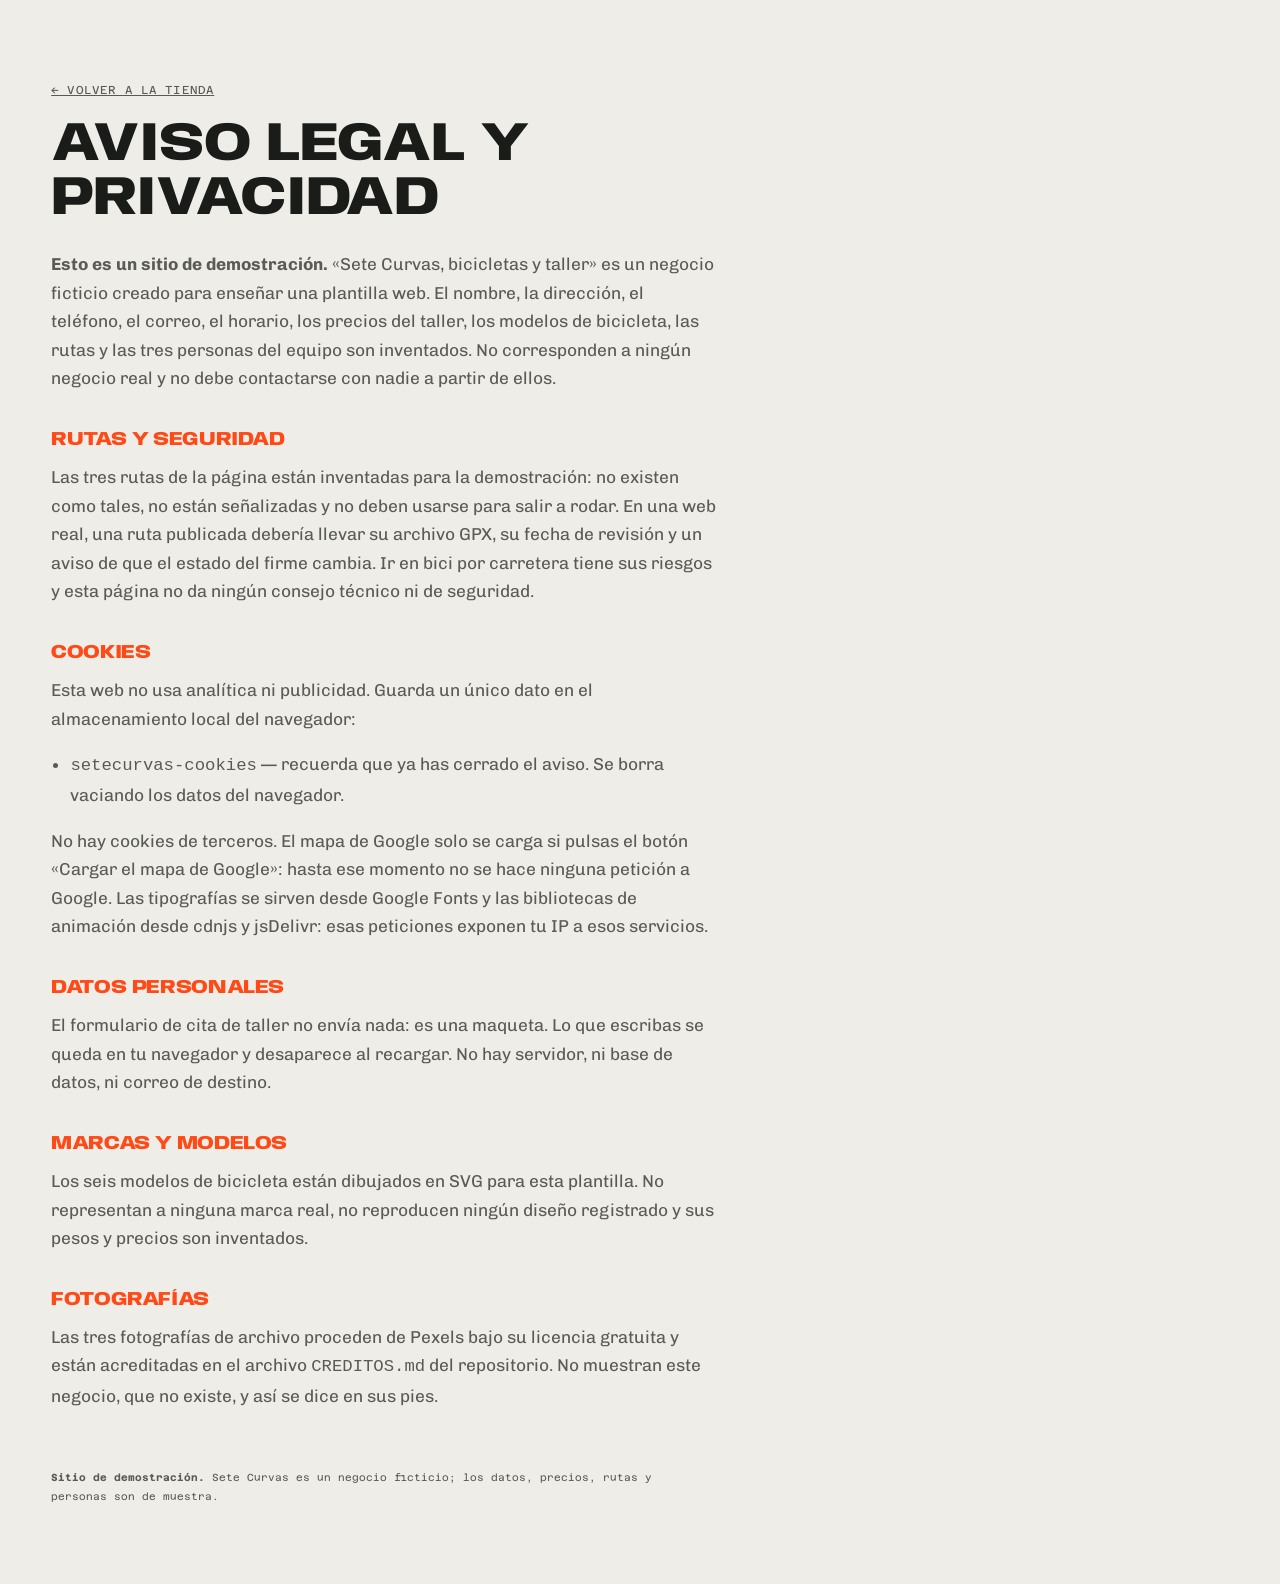
==== legal.html @ ee962fb9 "Levantar la plantilla de bicicletas con el concepto «Perfil de etapa» Estructura, estilos y movimien" ====
<!doctype html>
<!-- SITIO DE DEMOSTRACIÓN. Sete Curvas es un negocio ficticio. -->
<html lang="es">
<head>
<meta charset="utf-8">
<meta name="viewport" content="width=device-width, initial-scale=1">
<meta name="robots" content="noindex, nofollow">
<title>Aviso legal y privacidad · Sete Curvas (demostración)</title>
<link rel="icon" href="favicon.svg" type="image/svg+xml">
<link rel="preconnect" href="https://fonts.googleapis.com">
<link rel="preconnect" href="https://fonts.gstatic.com" crossorigin>
<link rel="stylesheet" href="https://fonts.googleapis.com/css2?family=Anybody:wdth,wght@100..150,600;100..150,800&family=Chivo:wght@400;500;700&family=Azeret+Mono:wght@400;500&display=swap">
<link rel="stylesheet" href="css/estilo.css">
<style>
  body { padding-bottom: 0; }
  .legal { max-width: 70ch; padding: clamp(3rem, 9vh, 6rem) var(--marco); }
  .legal h1 { font-size: clamp(2rem, 1.4rem + 3vw, 3.4rem); margin-bottom: 1.5rem; }
  .legal h2 { font-size: 1.2rem; margin: 2.4rem 0 0.8rem; color: var(--naranja); }
  .legal p, .legal li { color: var(--tinta-70); }
  .legal ul { padding-left: 1.2rem; }
</style>
</head>
<body>
<main class="legal">
  <p class="indice"><a href="index.html">← Volver a la tienda</a></p>
  <h1>Aviso legal y privacidad</h1>

  <p><strong>Esto es un sitio de demostración.</strong> «Sete Curvas, bicicletas y taller»
  es un negocio ficticio creado para enseñar una plantilla web. El nombre, la dirección,
  el teléfono, el correo, el horario, los precios del taller, los modelos de bicicleta,
  las rutas y las tres personas del equipo son inventados. No corresponden a ningún
  negocio real y no debe contactarse con nadie a partir de ellos.</p>

  <h2>Rutas y seguridad</h2>
  <p>Las tres rutas de la página están inventadas para la demostración: no existen como
  tales, no están señalizadas y no deben usarse para salir a rodar. En una web real, una
  ruta publicada debería llevar su archivo GPX, su fecha de revisión y un aviso de que el
  estado del firme cambia. Ir en bici por carretera tiene sus riesgos y esta página no da
  ningún consejo técnico ni de seguridad.</p>

  <h2 id="cookies">Cookies</h2>
  <p>Esta web no usa analítica ni publicidad. Guarda un único dato en el almacenamiento
  local del navegador:</p>
  <ul>
    <li><code>setecurvas-cookies</code> — recuerda que ya has cerrado el aviso. Se borra
    vaciando los datos del navegador.</li>
  </ul>
  <p>No hay cookies de terceros. El mapa de Google solo se carga si pulsas el botón
  «Cargar el mapa de Google»: hasta ese momento no se hace ninguna petición a Google. Las
  tipografías se sirven desde Google Fonts y las bibliotecas de animación desde cdnjs y
  jsDelivr: esas peticiones exponen tu IP a esos servicios.</p>

  <h2>Datos personales</h2>
  <p>El formulario de cita de taller no envía nada: es una maqueta. Lo que escribas se
  queda en tu navegador y desaparece al recargar. No hay servidor, ni base de datos, ni
  correo de destino.</p>

  <h2>Marcas y modelos</h2>
  <p>Los seis modelos de bicicleta están dibujados en SVG para esta plantilla. No
  representan a ninguna marca real, no reproducen ningún diseño registrado y sus pesos y
  precios son inventados.</p>

  <h2>Fotografías</h2>
  <p>Las tres fotografías de archivo proceden de Pexels bajo su licencia gratuita y están
  acreditadas en el archivo <code>CREDITOS.md</code> del repositorio. No muestran este
  negocio, que no existe, y así se dice en sus pies.</p>

  <p class="pie__sello" style="border:0;padding-top:2.5rem">
    <strong>Sitio de demostración.</strong> Sete Curvas es un negocio ficticio; los datos,
    precios, rutas y personas son de muestra.
  </p>
</main>
</body>
</html>
---- css/estilo.css ----
/* ==========================================================================
   Sete Curvas — bicicletas y taller (SITIO DE DEMOSTRACIÓN, negocio ficticio)
   Concepto: «Perfil de etapa». La web se recorre como una salida: el perfil de
   altimetría vive pegado abajo, se va pintando con el scroll y canta en todo
   momento el punto kilométrico, la altitud y la pendiente.
   ========================================================================== */

:root {
  --papel: #EFEDE7;
  --papel-claro: #F7F6F2;
  --tinta: #1A1C1A;
  --tinta-70: rgba(26, 28, 26, 0.7);
  --tinta-45: rgba(26, 28, 26, 0.45);
  --tinta-12: rgba(26, 28, 26, 0.12);
  --naranja: #FF4A17;
  --pino: #1F5D4C;
  --asfalto: #4A4E4A;

  --display: "Anybody", "Arial Narrow", sans-serif;
  --texto: "Chivo", system-ui, sans-serif;
  --mono: "Azeret Mono", ui-monospace, "Courier New", monospace;

  --marco: clamp(1rem, 4vw, 4rem);
  --alto-perfil: 104px;
}

*, *::before, *::after { box-sizing: border-box; }
html { -webkit-text-size-adjust: 100%; }

body {
  margin: 0;
  background: var(--papel);
  color: var(--tinta);
  font-family: var(--texto);
  font-size: clamp(1rem, 0.96rem + 0.2vw, 1.08rem);
  line-height: 1.65;
  overflow-x: hidden;
  padding-bottom: var(--alto-perfil);
}

img, svg { max-width: 100%; }
img { height: auto; display: block; }

h1, h2, h3 {
  font-family: var(--display);
  font-weight: 800;
  font-variation-settings: "wdth" 118;
  line-height: 1;
  letter-spacing: -0.02em;
  margin: 0;
  text-transform: uppercase;
}
p { margin: 0 0 1em; }
a { color: inherit; }

::selection { background: var(--naranja); color: var(--papel-claro); }
:focus-visible { outline: 3px solid var(--naranja); outline-offset: 3px; }

.visualmente-oculta {
  position: absolute !important;
  width: 1px; height: 1px; margin: -1px; padding: 0; border: 0;
  clip-path: inset(50%); overflow: hidden; white-space: nowrap;
}

.salto {
  position: fixed; top: 0.75rem; left: 0.75rem; z-index: 300;
  transform: translateY(-200%);
  background: var(--naranja); color: var(--papel-claro);
  padding: 0.7rem 1.1rem; border-radius: 4px;
  font-family: var(--mono); font-size: 0.75rem; text-decoration: none;
}
.salto:focus { transform: none; }

section[id] { scroll-margin-top: clamp(4.5rem, 10vh, 6rem); }

.kicker, .indice {
  font-family: var(--mono); font-size: 0.72rem;
  letter-spacing: 0.1em; text-transform: uppercase;
  color: var(--tinta-45); margin: 0 0 1.1rem;
}
.indice span {
  background: var(--naranja); color: var(--papel-claro);
  padding: 0.2rem 0.5rem; border-radius: 3px; margin-right: 0.4rem;
}
.parrafo { color: var(--tinta-70); max-width: 56ch; }
.seccion__cabeza { max-width: 64ch; }
.seccion__cabeza h2 { font-size: clamp(1.9rem, 1.1rem + 3vw, 3.6rem); margin-bottom: 1rem; }
.aviso { font-family: var(--mono); font-size: 0.68rem; line-height: 1.8; color: var(--tinta-45); margin: 1.6rem 0 0; max-width: 80ch; }

/* ── Botones ───────────────────────────────────────────────────────────── */
.boton {
  display: inline-flex; align-items: center; gap: 0.5rem;
  font-family: var(--mono); font-size: 0.76rem; font-weight: 500;
  letter-spacing: 0.06em; text-transform: uppercase; text-decoration: none;
  padding: 0.85rem 1.4rem;
  border: 2px solid var(--tinta); border-radius: 4px;
  background: transparent; color: var(--tinta); cursor: pointer;
  transition: background 0.2s ease, color 0.2s ease, transform 0.2s ease;
}
.boton--naranja { background: var(--naranja); border-color: var(--naranja); color: var(--papel-claro); }
.boton--naranja:hover { background: var(--tinta); border-color: var(--tinta); }
.boton--linea:hover { background: var(--pino); border-color: var(--pino); color: var(--papel-claro); }

/* ── Cabecera ──────────────────────────────────────────────────────────── */
.cabecera {
  position: fixed; inset: 0 0 auto 0; z-index: 90;
  display: flex; align-items: center; justify-content: space-between; gap: 1rem;
  padding: 0.85rem var(--marco);
  background: color-mix(in srgb, var(--papel) 90%, transparent);
  backdrop-filter: blur(8px);
  border-bottom: 2px solid transparent;
  transition: border-color 0.3s ease;
}
.cabecera.esta-pegada { border-bottom-color: var(--tinta); }
.marca { display: inline-flex; align-items: center; gap: 0.6rem; text-decoration: none; }
.marca__icono { width: 44px; height: auto; color: var(--naranja); flex: none; }
.marca__texto {
  font-family: var(--display); font-weight: 800; font-variation-settings: "wdth" 112;
  font-size: 1.15rem; text-transform: uppercase; letter-spacing: -0.01em;
}

.nav { display: flex; align-items: center; gap: clamp(0.8rem, 1.8vw, 2rem); }
.nav ul { display: flex; gap: clamp(0.7rem, 1.6vw, 1.4rem); list-style: none; margin: 0; padding: 0; }
.nav a {
  font-family: var(--mono); font-size: 0.72rem; text-decoration: none;
  text-transform: uppercase; letter-spacing: 0.04em;
  border-bottom: 2px solid transparent; padding-bottom: 2px;
}
.nav a:hover, .nav a.es-actual { border-bottom-color: var(--naranja); }
.nav__cta { padding: 0.6rem 1rem; }

.hamburguesa {
  display: none; align-items: center; gap: 0.5rem;
  background: none; border: 2px solid var(--tinta); border-radius: 4px;
  padding: 0.5rem 0.9rem; cursor: pointer; color: inherit;
  font-family: var(--mono); font-size: 0.7rem; text-transform: uppercase;
}
.hamburguesa__lineas { display: grid; gap: 4px; width: 18px; }
.hamburguesa__lineas i { display: block; height: 2px; background: currentColor; transition: transform 0.3s ease; }
.hamburguesa[aria-expanded="true"] .hamburguesa__lineas i:first-child { transform: translateY(3px) rotate(45deg); }
.hamburguesa[aria-expanded="true"] .hamburguesa__lineas i:last-child { transform: translateY(-3px) rotate(-45deg); }

/* ── Hero ──────────────────────────────────────────────────────────────── */
.hero {
  min-height: calc(100svh - var(--alto-perfil));
  padding: clamp(7rem, 15vh, 10rem) var(--marco) clamp(2.5rem, 6vh, 4rem);
  display: grid; align-content: center;
  border-bottom: 2px solid var(--tinta);
}
.hero__titulo { font-size: clamp(2.4rem, 1.2rem + 4.2vw, 5.4rem); max-width: 18ch; margin-bottom: 1.4rem; }
.hero__entrada { color: var(--tinta-70); max-width: 52ch; font-size: 1.05em; }
.hero__acciones { display: flex; gap: 0.8rem; flex-wrap: wrap; margin: 2rem 0; }
.hero__cifras {
  list-style: none; margin: 1rem 0 0; padding: 1.6rem 0 0;
  border-top: 2px solid var(--tinta);
  display: flex; flex-wrap: wrap; gap: clamp(1.2rem, 4vw, 4rem);
}
.hero__cifras li { display: grid; }
.hero__cifras b {
  font-family: var(--display); font-weight: 800; font-variation-settings: "wdth" 130;
  font-size: clamp(2rem, 1.4rem + 2vw, 3rem); line-height: 1;
  color: var(--naranja); font-variant-numeric: tabular-nums;
}
.hero__cifras span { font-family: var(--mono); font-size: 0.64rem; color: var(--tinta-45); margin-top: 0.4rem; max-width: 18ch; }

/* ── Taller ────────────────────────────────────────────────────────────── */
.taller { padding: clamp(3rem, 7vh, 6rem) var(--marco); border-bottom: 2px solid var(--tinta); }
.taller__rejilla {
  display: grid; gap: clamp(1.5rem, 4vw, 3.5rem);
  grid-template-columns: minmax(0, 1.6fr) minmax(0, 0.8fr);
  margin-top: clamp(2rem, 5vh, 3.5rem);
  align-items: start;
}
.tabla { width: 100%; border-collapse: collapse; }
.tabla thead th {
  text-align: left; padding: 0 0.6rem 0.7rem 0;
  font-family: var(--mono); font-size: 0.64rem; font-weight: 500;
  letter-spacing: 0.1em; text-transform: uppercase; color: var(--tinta-45);
  border-bottom: 2px solid var(--tinta);
}
.tabla tbody tr { border-bottom: 1px solid var(--tinta-12); }
.tabla th, .tabla td { text-align: left; padding: 0.9rem 0.6rem 0.9rem 0; vertical-align: baseline; }
.tabla tbody th { font-family: var(--texto); font-weight: 700; font-size: 1rem; }
.tabla td:first-of-type {
  font-family: var(--display); font-weight: 800; font-variation-settings: "wdth" 120;
  font-size: 1.3rem; color: var(--naranja); white-space: nowrap; width: 8rem;
}
.tabla td:last-child { color: var(--tinta-70); font-size: 0.9em; }

.taller__foto img { width: 100%; aspect-ratio: 3 / 4; object-fit: cover; border: 2px solid var(--tinta); }
.taller__foto figcaption, .alquiler__foto figcaption, .club__foto figcaption {
  font-family: var(--mono); font-size: 0.64rem; line-height: 1.7; color: var(--tinta-45); margin-top: 0.7rem;
}

/* ── Bicis ─────────────────────────────────────────────────────────────── */
.bicis { padding: clamp(3rem, 7vh, 6rem) var(--marco); border-bottom: 2px solid var(--tinta); background: var(--papel-claro); }
.rejilla {
  list-style: none; margin: clamp(2rem, 5vh, 3.5rem) 0 0; padding: 0;
  display: grid; grid-template-columns: repeat(auto-fill, minmax(min(100%, 20rem), 1fr));
  gap: clamp(1rem, 2.4vw, 2rem);
}
.bici {
  background: var(--papel);
  border: 2px solid var(--tinta);
  padding: clamp(1rem, 2vw, 1.5rem);
  display: grid; gap: 1rem; align-content: start;
  transition: box-shadow 0.25s ease, transform 0.25s ease;
}
.bici:hover { box-shadow: 7px 7px 0 var(--pino); transform: translate(-2px, -2px); }
.bici img { width: 100%; }
/* Las ruedas giran al pasar por encima. El giro va solo en CSS: si además lo
   tocara GSAP, el atributo transform y la regla CSS se pisarían. */
.bici .rueda { transform-box: fill-box; transform-origin: center; }
.bici:hover .rueda { animation: rodar 1.6s linear infinite; }
@keyframes rodar { to { transform: rotate(360deg); } }

.bici__pie { border-top: 2px solid var(--tinta); padding-top: 0.8rem; display: grid; gap: 0.3rem; }
.bici__pie h3 { font-size: 1.4rem; }
.bici__tipo { margin: 0; font-family: var(--mono); font-size: 0.64rem; letter-spacing: 0.06em; text-transform: uppercase; color: var(--tinta-45); }
.bici__uso { margin: 0.3rem 0 0; color: var(--tinta-70); font-size: 0.92em; }
.bici__precio {
  margin: 0.4rem 0 0; font-family: var(--display); font-weight: 800;
  font-variation-settings: "wdth" 125; font-size: 1.5rem; color: var(--pino);
}

/* ── Alquiler ──────────────────────────────────────────────────────────── */
.alquiler { padding: clamp(3rem, 7vh, 6rem) var(--marco); border-bottom: 2px solid var(--tinta); }
.alquiler__rejilla {
  display: grid; gap: clamp(1.5rem, 3vw, 3rem);
  grid-template-columns: minmax(0, 0.9fr) minmax(0, 1.3fr) minmax(0, 0.8fr);
  margin-top: clamp(2rem, 5vh, 3.5rem);
  align-items: start;
}
.tarifas { list-style: none; margin: 0; padding: 0; display: grid; gap: 0.5rem; }
.tarifas li {
  display: grid; grid-template-columns: 1fr auto; gap: 1rem; align-items: baseline;
  border-bottom: 1px solid var(--tinta-12); padding-bottom: 0.5rem;
}
.tarifas span { color: var(--tinta-70); font-size: 0.94em; }
.tarifas b { font-family: var(--mono); font-size: 0.9rem; }

.rutas { list-style: none; margin: 0; padding: 0; display: grid; gap: 1.4rem; counter-reset: ruta; }
.rutas li { border-left: 3px solid var(--pino); padding-left: 1rem; }
.rutas__nombre {
  font-family: var(--display); font-weight: 800; font-variation-settings: "wdth" 115;
  font-size: 1.3rem; text-transform: uppercase; margin: 0 0 0.2rem;
}
.rutas__dato { font-family: var(--mono); font-size: 0.68rem; color: var(--naranja); margin: 0 0 0.5rem; }
.rutas li p:last-child { color: var(--tinta-70); font-size: 0.92em; margin: 0; }

.alquiler__foto { margin: 0; }
.alquiler__foto img { width: 100%; aspect-ratio: 2 / 3; object-fit: cover; border: 2px solid var(--tinta); }

/* ── Club ──────────────────────────────────────────────────────────────── */
.club {
  padding: clamp(3rem, 7vh, 6rem) var(--marco);
  background: var(--pino); color: var(--papel-claro);
  border-bottom: 2px solid var(--tinta);
}
.club .indice { color: rgba(247, 246, 242, 0.6); }
.club .indice span { background: var(--naranja); }
.club__rejilla {
  display: grid; gap: clamp(1.5rem, 4vw, 3.5rem);
  grid-template-columns: minmax(0, 1fr) minmax(0, 1fr);
  margin-top: clamp(2rem, 5vh, 3.5rem);
  align-items: center;
}
.club__texto p { color: rgba(247, 246, 242, 0.8); }
.club__datos {
  list-style: none; margin: 1.6rem 0 0; padding: 1.4rem 0 0;
  border-top: 1px solid rgba(247, 246, 242, 0.25);
  display: grid; grid-template-columns: repeat(auto-fit, minmax(7rem, 1fr)); gap: 1.2rem;
}
.club__datos b {
  display: block; font-family: var(--display); font-weight: 800;
  font-variation-settings: "wdth" 130; font-size: 1.8rem; line-height: 1;
}
.club__datos span { font-family: var(--mono); font-size: 0.62rem; color: rgba(247, 246, 242, 0.6); }
.club__foto { margin: 0; }
.club__foto img { width: 100%; aspect-ratio: 5 / 4; object-fit: cover; border: 2px solid var(--papel-claro); }
.club__foto figcaption { color: rgba(247, 246, 242, 0.55); }

/* ── Gente ─────────────────────────────────────────────────────────────── */
.gente { padding: clamp(3rem, 7vh, 6rem) var(--marco); border-bottom: 2px solid var(--tinta); }
.fichas {
  list-style: none; margin: clamp(2rem, 5vh, 3.5rem) 0 0; padding: 0;
  display: grid; grid-template-columns: repeat(auto-fit, minmax(min(100%, 17rem), 1fr));
  gap: clamp(1.2rem, 3vw, 2.5rem);
}
.fichas li { border-top: 3px solid var(--tinta); padding-top: 1rem; }
.fichas h3 { font-size: 1.4rem; margin-bottom: 0.3rem; }
.fichas__papel { font-family: var(--mono); font-size: 0.66rem; text-transform: uppercase; letter-spacing: 0.06em; color: var(--naranja); margin-bottom: 0.7rem; }
.fichas li p:last-child { color: var(--tinta-70); font-size: 0.94em; margin: 0; }

/* ── Visita ────────────────────────────────────────────────────────────── */
.visita { padding: clamp(3rem, 7vh, 6rem) var(--marco); background: var(--papel-claro); }
.visita__rejilla {
  display: grid; gap: clamp(2rem, 4vw, 3.5rem);
  grid-template-columns: repeat(auto-fit, minmax(min(100%, 20rem), 1fr));
  margin-top: clamp(2rem, 5vh, 3.5rem);
  align-items: start;
}
.formulario { background: var(--papel); border: 2px solid var(--tinta); padding: clamp(1.3rem, 3vw, 2.2rem); }
.formulario h3 { font-size: 1.4rem; margin-bottom: 0.8rem; }
.formulario__texto { color: var(--tinta-70); font-size: 0.94em; }
.campo { display: grid; gap: 0.35rem; margin-bottom: 1rem; }
.campo label {
  font-family: var(--mono); font-size: 0.64rem; letter-spacing: 0.08em;
  text-transform: uppercase; color: var(--tinta-45);
}
.campo input, .campo textarea, .campo select {
  font: inherit; font-size: 0.95em;
  padding: 0.7rem 0.85rem;
  border: 2px solid var(--tinta); border-radius: 3px;
  background: var(--papel-claro); color: inherit; width: 100%; resize: vertical;
}
.formulario__estado { font-family: var(--mono); font-size: 0.74rem; color: var(--pino); margin: 1rem 0 0; min-height: 1.2em; }
.formulario__demo { font-family: var(--mono); font-size: 0.62rem; color: var(--tinta-45); margin: 0.6rem 0 0; }

.donde__estado {
  display: inline-flex; font-family: var(--mono); font-size: 0.7rem;
  border: 2px solid var(--tinta); border-radius: 3px;
  padding: 0.35rem 0.8rem; margin-bottom: 1.2rem; text-transform: uppercase;
}
.donde__estado.esta-abierto { background: var(--naranja); border-color: var(--naranja); color: var(--papel-claro); }
.donde address { font-style: normal; line-height: 1.9; margin-bottom: 1.2rem; }
.horario { margin: 0 0 1.2rem; display: grid; gap: 0.5rem; }
.horario > div { display: grid; grid-template-columns: minmax(0, 1fr) auto; gap: 1rem; border-top: 1px solid var(--tinta-12); padding-top: 0.5rem; }
.horario > div.es-hoy dt { color: var(--naranja); font-weight: 700; }
.horario dt { font-weight: 500; }
.horario dd { margin: 0; font-family: var(--mono); font-size: 0.76rem; text-align: right; }
.donde__nota { color: var(--tinta-70); font-size: 0.92em; }
.mapa__aviso { font-family: var(--mono); font-size: 0.62rem; line-height: 1.7; color: var(--tinta-45); margin: 0.8rem 0 0; }
.mapa iframe { width: 100%; height: 300px; border: 2px solid var(--tinta); display: block; }

/* ── EL PERFIL ─────────────────────────────────────────────────────────── */
.perfil {
  position: fixed; left: 0; right: 0; bottom: 0; z-index: 80;
  height: var(--alto-perfil);
  background: var(--papel-claro);
  border-top: 2px solid var(--tinta);
  overflow: hidden;
}
.perfil__dibujo { position: absolute; inset: 0; width: 100%; height: 100%; }
.perfil__relleno { fill: var(--tinta-12); }
.perfil__linea { fill: none; stroke: var(--asfalto); stroke-width: 2; opacity: 0.5; vector-effect: non-scaling-stroke; }
/* El tramo hecho se recorta con un rectángulo, no con stroke-dasharray: el
   viewBox va estirado (preserveAspectRatio="none") y ahí el guion se deforma. */
.perfil__hecho {
  fill: none; stroke: var(--naranja); stroke-width: 3;
  vector-effect: non-scaling-stroke;
  clip-path: url(#recorrido);
}
.perfil__marca line { stroke: var(--tinta-45); stroke-width: 1; stroke-dasharray: 3 3; vector-effect: non-scaling-stroke; }
.perfil__marca circle { fill: var(--papel-claro); stroke: var(--asfalto); stroke-width: 2; vector-effect: non-scaling-stroke; }
.perfil__marca.es-actual circle { fill: var(--naranja); stroke: var(--tinta); }
.perfil__ciclista {
  position: absolute; width: 14px; height: 14px; margin: -7px 0 0 -7px;
  border-radius: 50%; background: var(--tinta);
  border: 3px solid var(--naranja);
  left: 0; top: 80%;
}
.perfil__lectura {
  position: absolute; right: var(--marco); top: 0.5rem; margin: 0;
  display: flex; gap: 0.8rem; align-items: baseline;
  font-family: var(--mono); font-size: 0.7rem;
  background: var(--papel-claro); padding: 0.2rem 0.4rem;
}
.perfil__km { font-weight: 500; font-size: 0.85rem; }
.perfil__alt { color: var(--tinta-45); }
.perfil__pendiente { color: var(--naranja); font-weight: 500; }

/* ── Pie ───────────────────────────────────────────────────────────────── */
.pie {
  border-top: 2px solid var(--tinta);
  padding: clamp(2.5rem, 6vh, 4rem) var(--marco) 2.5rem;
  display: grid; gap: 2rem;
  grid-template-columns: repeat(auto-fit, minmax(min(100%, 17rem), 1fr));
  align-items: start;
}
.pie__marca { display: flex; gap: 0.9rem; align-items: flex-start; }
.pie__marca .marca__icono { width: 54px; color: var(--naranja); flex: none; }
.pie__marca p { margin: 0; font-family: var(--mono); font-size: 0.7rem; line-height: 1.8; color: var(--tinta-70); }
.pie__nav ul { list-style: none; margin: 0; padding: 0; display: grid; gap: 0.5rem; }
.pie__nav a { font-family: var(--mono); font-size: 0.7rem; text-transform: uppercase; letter-spacing: 0.04em; }
.pie__sello {
  grid-column: 1 / -1; margin: 0;
  border-top: 1px solid var(--tinta-12); padding-top: 1.4rem;
  font-family: var(--mono); font-size: 0.64rem; line-height: 1.9; color: var(--tinta-70);
  max-width: 92ch;
}

/* ── Aviso de cookies ──────────────────────────────────────────────────── */
.cookie-banner {
  position: fixed; z-index: 200;
  left: var(--marco); right: var(--marco);
  bottom: calc(var(--alto-perfil) + 0.8rem);
  background: var(--tinta); color: var(--papel-claro);
  padding: 1.1rem 1.3rem; gap: 1.2rem;
  align-items: center; justify-content: space-between; flex-wrap: wrap;
  border-radius: 4px;
}
/* OJO: el display va aquí, nunca en .cookie-banner a secas, o gana a [hidden] */
.cookie-banner:not([hidden]) { display: flex; }
.cookie-banner p { margin: 0; max-width: 72ch; font-size: 0.85rem; line-height: 1.6; }
.cookie-banner__acciones { display: flex; gap: 0.6rem; flex-wrap: wrap; }
.cookie-banner .boton--linea { border-color: rgba(247, 246, 242, 0.45); color: var(--papel-claro); }

/* ── Cursor ────────────────────────────────────────────────────────────── */
.cursor { display: none; }
@media (hover: hover) and (pointer: fine) {
  .cursor {
    display: block; position: fixed; top: 0; left: 0; z-index: 250;
    pointer-events: none; transform: translate3d(-100px, -100px, 0);
  }
  .cursor__rueda {
    display: block; width: 22px; height: 22px; margin: -11px 0 0 -11px;
    border: 2px solid var(--naranja); border-radius: 50%;
    transition: width 0.25s ease, height 0.25s ease, margin 0.25s ease, background 0.25s ease;
  }
  .cursor.es-grande .cursor__rueda {
    width: 86px; height: 86px; margin: -43px 0 0 -43px; background: var(--naranja);
  }
  .cursor__texto {
    position: absolute; top: 50%; left: 50%; transform: translate(-50%, -50%);
    font-family: var(--mono); font-size: 0.58rem; letter-spacing: 0.04em;
    text-transform: uppercase; color: var(--papel-claro); opacity: 0; white-space: nowrap;
  }
  .cursor.es-grande .cursor__texto { opacity: 1; }
}

/* ── Estados de entrada (solo con GSAP) ────────────────────────────────── */
.has-motion .kicker,
.has-motion .indice,
.has-motion .parrafo,
.has-motion .hero__entrada,
.has-motion .hero__acciones,
.has-motion .hero__cifras,
.has-motion .bici,
.has-motion .tabla tbody tr,
.has-motion .taller__foto,
.has-motion .tarifas li,
.has-motion .rutas li,
.has-motion .alquiler__foto,
.has-motion .club__texto,
.has-motion .club__foto,
.has-motion .fichas li { opacity: 0; }
.has-motion .palabra__letra { opacity: 0; }

.palabra { display: inline-block; white-space: nowrap; }
.palabra__letra { display: inline-block; will-change: transform, opacity; }

/* ── Responsive ────────────────────────────────────────────────────────── */
@media (max-width: 1000px) {
  .hamburguesa { display: inline-flex; }
  .nav {
    position: fixed; inset: 0 0 auto 0;
    flex-direction: column; align-items: stretch; gap: 1.2rem;
    padding: 5.5rem var(--marco) 2.5rem;
    background: var(--papel); border-bottom: 2px solid var(--tinta);
    transform: translateY(-101%);
    transition: transform 0.4s cubic-bezier(0.6, 0, 0.2, 1);
    z-index: -1;
  }
  .nav.esta-abierto { transform: translateY(0); }
  .nav ul { flex-direction: column; gap: 0.9rem; }
  .nav a { font-size: 1rem; }
  .nav__cta { justify-content: center; }

  .taller__rejilla { grid-template-columns: 1fr; }
  .taller__foto img { aspect-ratio: 16 / 9; }
  .alquiler__rejilla { grid-template-columns: 1fr 1fr; }
  .alquiler__foto { grid-column: 1 / -1; }
  .alquiler__foto img { aspect-ratio: 16 / 9; }
  .club__rejilla { grid-template-columns: 1fr; }
}

@media (max-width: 680px) {
  :root { --alto-perfil: 86px; }
  .alquiler__rejilla { grid-template-columns: 1fr; }
  .tabla td:last-child { display: none; }
  .perfil__lectura { right: auto; left: 0.6rem; font-size: 0.62rem; gap: 0.5rem; }
}

/* ── Movimiento reducido ───────────────────────────────────────────────── */
@media (prefers-reduced-motion: reduce) {
  *, *::before, *::after {
    animation-duration: 0.001ms !important;
    animation-iteration-count: 1 !important;
    transition-duration: 0.001ms !important;
    scroll-behavior: auto !important;
  }
  .cursor { display: none; }
  .bici:hover .rueda { animation: none; }
}
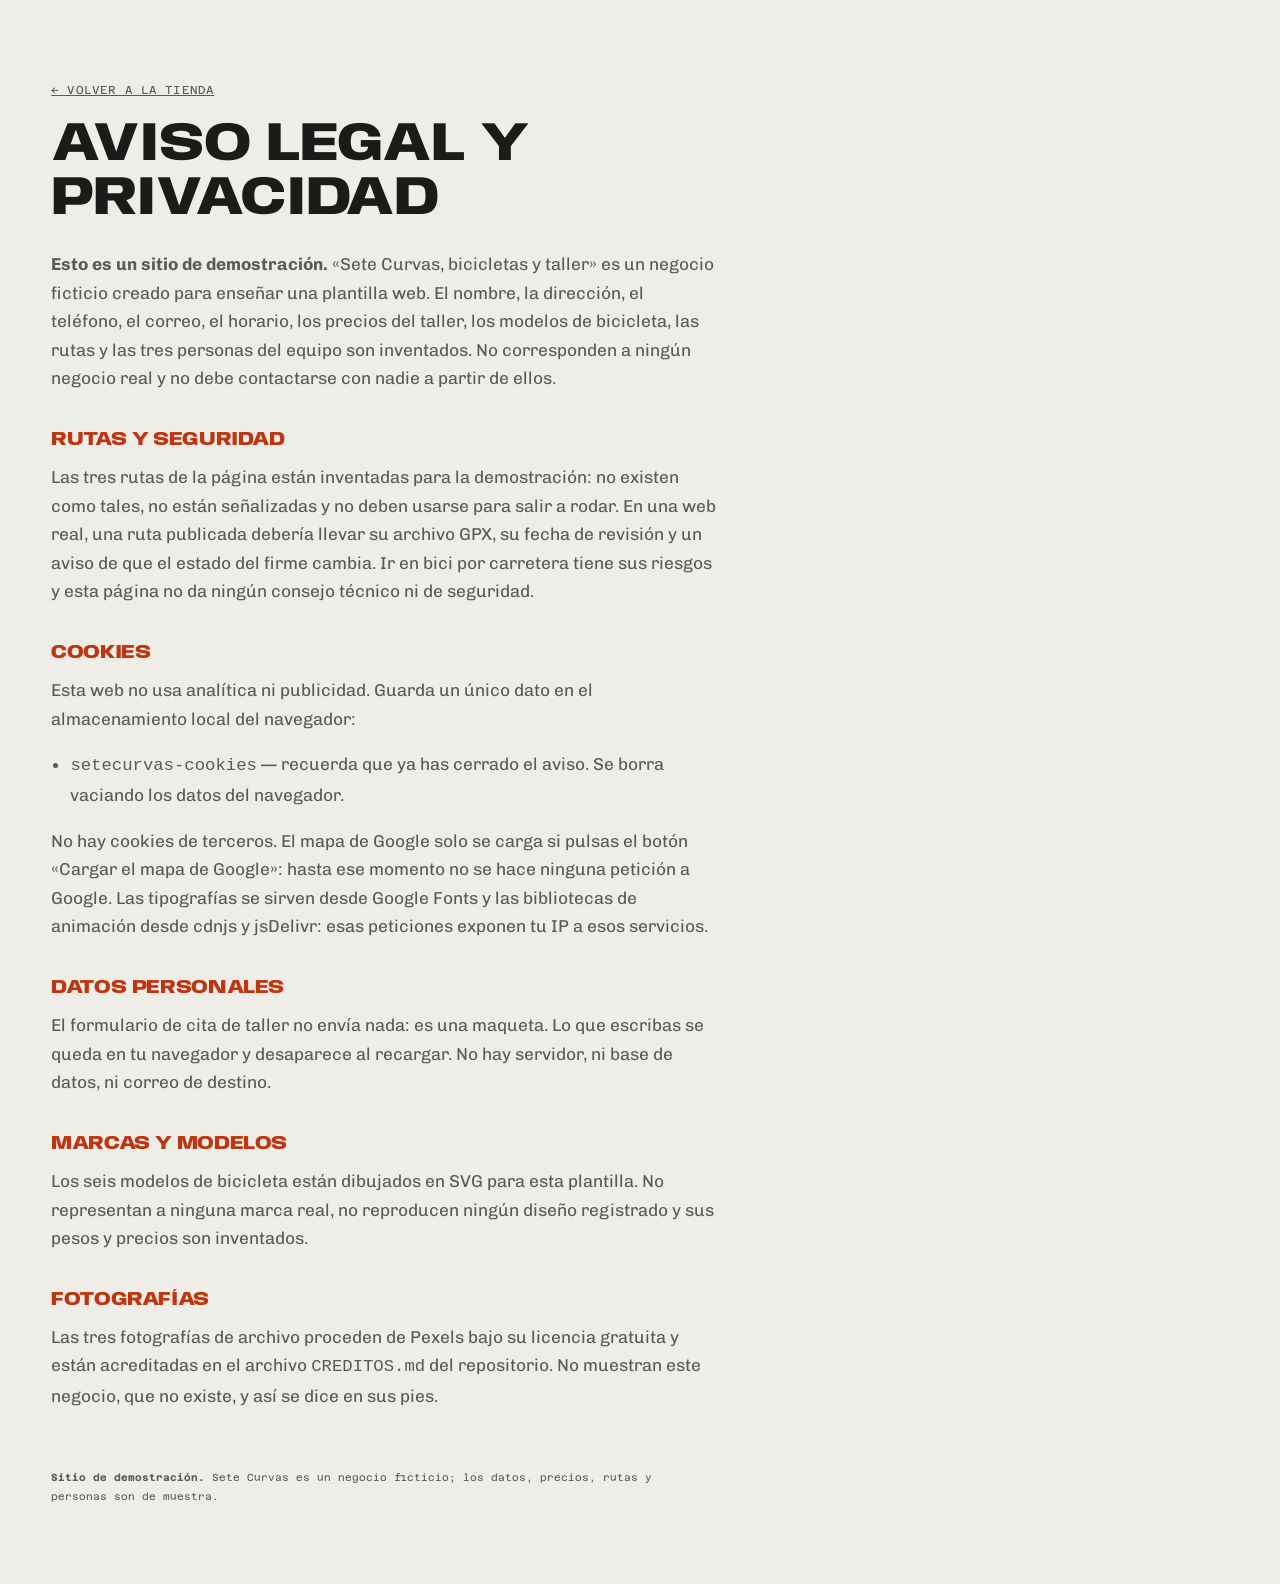
==== commit f9944dea: "Saldar la deuda de accesibilidad: naranja de texto y landmarks Auditoría con axe-core. El flúor #FF4" ====
--- a/legal.html
+++ b/legal.html
@@ -15,7 +15,7 @@
   body { padding-bottom: 0; }
   .legal { max-width: 70ch; padding: clamp(3rem, 9vh, 6rem) var(--marco); }
   .legal h1 { font-size: clamp(2rem, 1.4rem + 3vw, 3.4rem); margin-bottom: 1.5rem; }
-  .legal h2 { font-size: 1.2rem; margin: 2.4rem 0 0.8rem; color: var(--naranja); }
+  .legal h2 { font-size: 1.2rem; margin: 2.4rem 0 0.8rem; color: var(--naranja-texto); }
   .legal p, .legal li { color: var(--tinta-70); }
   .legal ul { padding-left: 1.2rem; }
 </style>
--- a/css/estilo.css
+++ b/css/estilo.css
@@ -10,9 +10,12 @@
   --papel-claro: #F7F6F2;
   --tinta: #1A1C1A;
   --tinta-70: rgba(26, 28, 26, 0.7);
-  --tinta-45: rgba(26, 28, 26, 0.45);
+  --tinta-45: rgba(26, 28, 26, 0.62);
   --tinta-12: rgba(26, 28, 26, 0.12);
   --naranja: #FF4A17;
+  /* El flúor no pasa contraste como texto pequeño sobre papel: para texto se
+     usa esta versión más oscura, y el flúor se queda para los fondos. */
+  --naranja-texto: #BE3510;
   --pino: #1F5D4C;
   --asfalto: #4A4E4A;
 
@@ -79,7 +82,7 @@
   color: var(--tinta-45); margin: 0 0 1.1rem;
 }
 .indice span {
-  background: var(--naranja); color: var(--papel-claro);
+  background: var(--naranja-texto); color: var(--papel-claro);
   padding: 0.2rem 0.5rem; border-radius: 3px; margin-right: 0.4rem;
 }
 .parrafo { color: var(--tinta-70); max-width: 56ch; }
@@ -97,7 +100,7 @@
   background: transparent; color: var(--tinta); cursor: pointer;
   transition: background 0.2s ease, color 0.2s ease, transform 0.2s ease;
 }
-.boton--naranja { background: var(--naranja); border-color: var(--naranja); color: var(--papel-claro); }
+.boton--naranja { background: var(--naranja); border-color: var(--naranja); color: var(--tinta); }
 .boton--naranja:hover { background: var(--tinta); border-color: var(--tinta); }
 .boton--linea:hover { background: var(--pino); border-color: var(--pino); color: var(--papel-claro); }
 
@@ -159,7 +162,7 @@
 .hero__cifras b {
   font-family: var(--display); font-weight: 800; font-variation-settings: "wdth" 130;
   font-size: clamp(2rem, 1.4rem + 2vw, 3rem); line-height: 1;
-  color: var(--naranja); font-variant-numeric: tabular-nums;
+  color: var(--naranja-texto); font-variant-numeric: tabular-nums;
 }
 .hero__cifras span { font-family: var(--mono); font-size: 0.64rem; color: var(--tinta-45); margin-top: 0.4rem; max-width: 18ch; }
 
@@ -183,7 +186,7 @@
 .tabla tbody th { font-family: var(--texto); font-weight: 700; font-size: 1rem; }
 .tabla td:first-of-type {
   font-family: var(--display); font-weight: 800; font-variation-settings: "wdth" 120;
-  font-size: 1.3rem; color: var(--naranja); white-space: nowrap; width: 8rem;
+  font-size: 1.3rem; color: var(--naranja-texto); white-space: nowrap; width: 8rem;
 }
 .tabla td:last-child { color: var(--tinta-70); font-size: 0.9em; }
 
@@ -245,7 +248,7 @@
   font-family: var(--display); font-weight: 800; font-variation-settings: "wdth" 115;
   font-size: 1.3rem; text-transform: uppercase; margin: 0 0 0.2rem;
 }
-.rutas__dato { font-family: var(--mono); font-size: 0.68rem; color: var(--naranja); margin: 0 0 0.5rem; }
+.rutas__dato { font-family: var(--mono); font-size: 0.68rem; color: var(--naranja-texto); margin: 0 0 0.5rem; }
 .rutas li p:last-child { color: var(--tinta-70); font-size: 0.92em; margin: 0; }
 
 .alquiler__foto { margin: 0; }
@@ -289,7 +292,7 @@
 }
 .fichas li { border-top: 3px solid var(--tinta); padding-top: 1rem; }
 .fichas h3 { font-size: 1.4rem; margin-bottom: 0.3rem; }
-.fichas__papel { font-family: var(--mono); font-size: 0.66rem; text-transform: uppercase; letter-spacing: 0.06em; color: var(--naranja); margin-bottom: 0.7rem; }
+.fichas__papel { font-family: var(--mono); font-size: 0.66rem; text-transform: uppercase; letter-spacing: 0.06em; color: var(--naranja-texto); margin-bottom: 0.7rem; }
 .fichas li p:last-child { color: var(--tinta-70); font-size: 0.94em; margin: 0; }
 
 /* ── Visita ────────────────────────────────────────────────────────────── */
@@ -326,7 +329,7 @@
 .donde address { font-style: normal; line-height: 1.9; margin-bottom: 1.2rem; }
 .horario { margin: 0 0 1.2rem; display: grid; gap: 0.5rem; }
 .horario > div { display: grid; grid-template-columns: minmax(0, 1fr) auto; gap: 1rem; border-top: 1px solid var(--tinta-12); padding-top: 0.5rem; }
-.horario > div.es-hoy dt { color: var(--naranja); font-weight: 700; }
+.horario > div.es-hoy dt { color: var(--naranja-texto); font-weight: 700; }
 .horario dt { font-weight: 500; }
 .horario dd { margin: 0; font-family: var(--mono); font-size: 0.76rem; text-align: right; }
 .donde__nota { color: var(--tinta-70); font-size: 0.92em; }
@@ -368,7 +371,7 @@
 }
 .perfil__km { font-weight: 500; font-size: 0.85rem; }
 .perfil__alt { color: var(--tinta-45); }
-.perfil__pendiente { color: var(--naranja); font-weight: 500; }
+.perfil__pendiente { color: var(--naranja-texto); font-weight: 500; }
 
 /* ── Pie ───────────────────────────────────────────────────────────────── */
 .pie {
